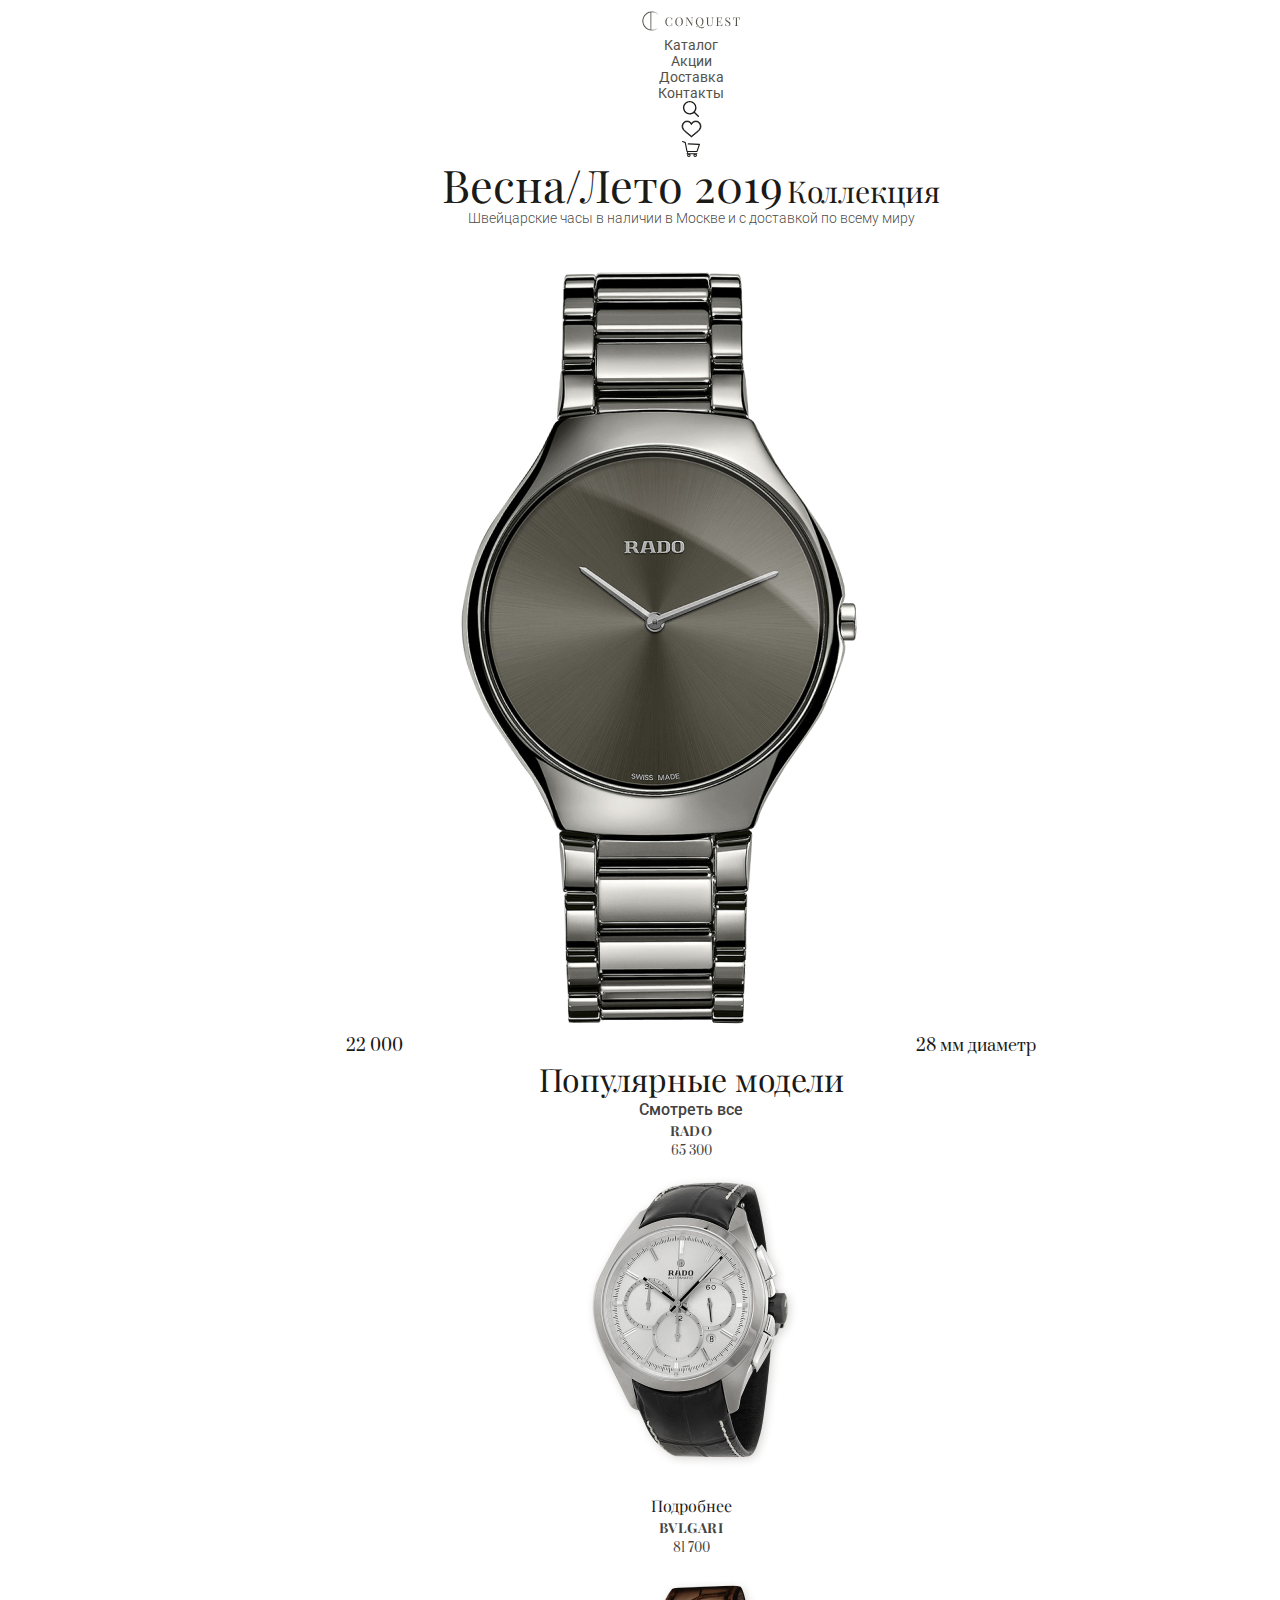
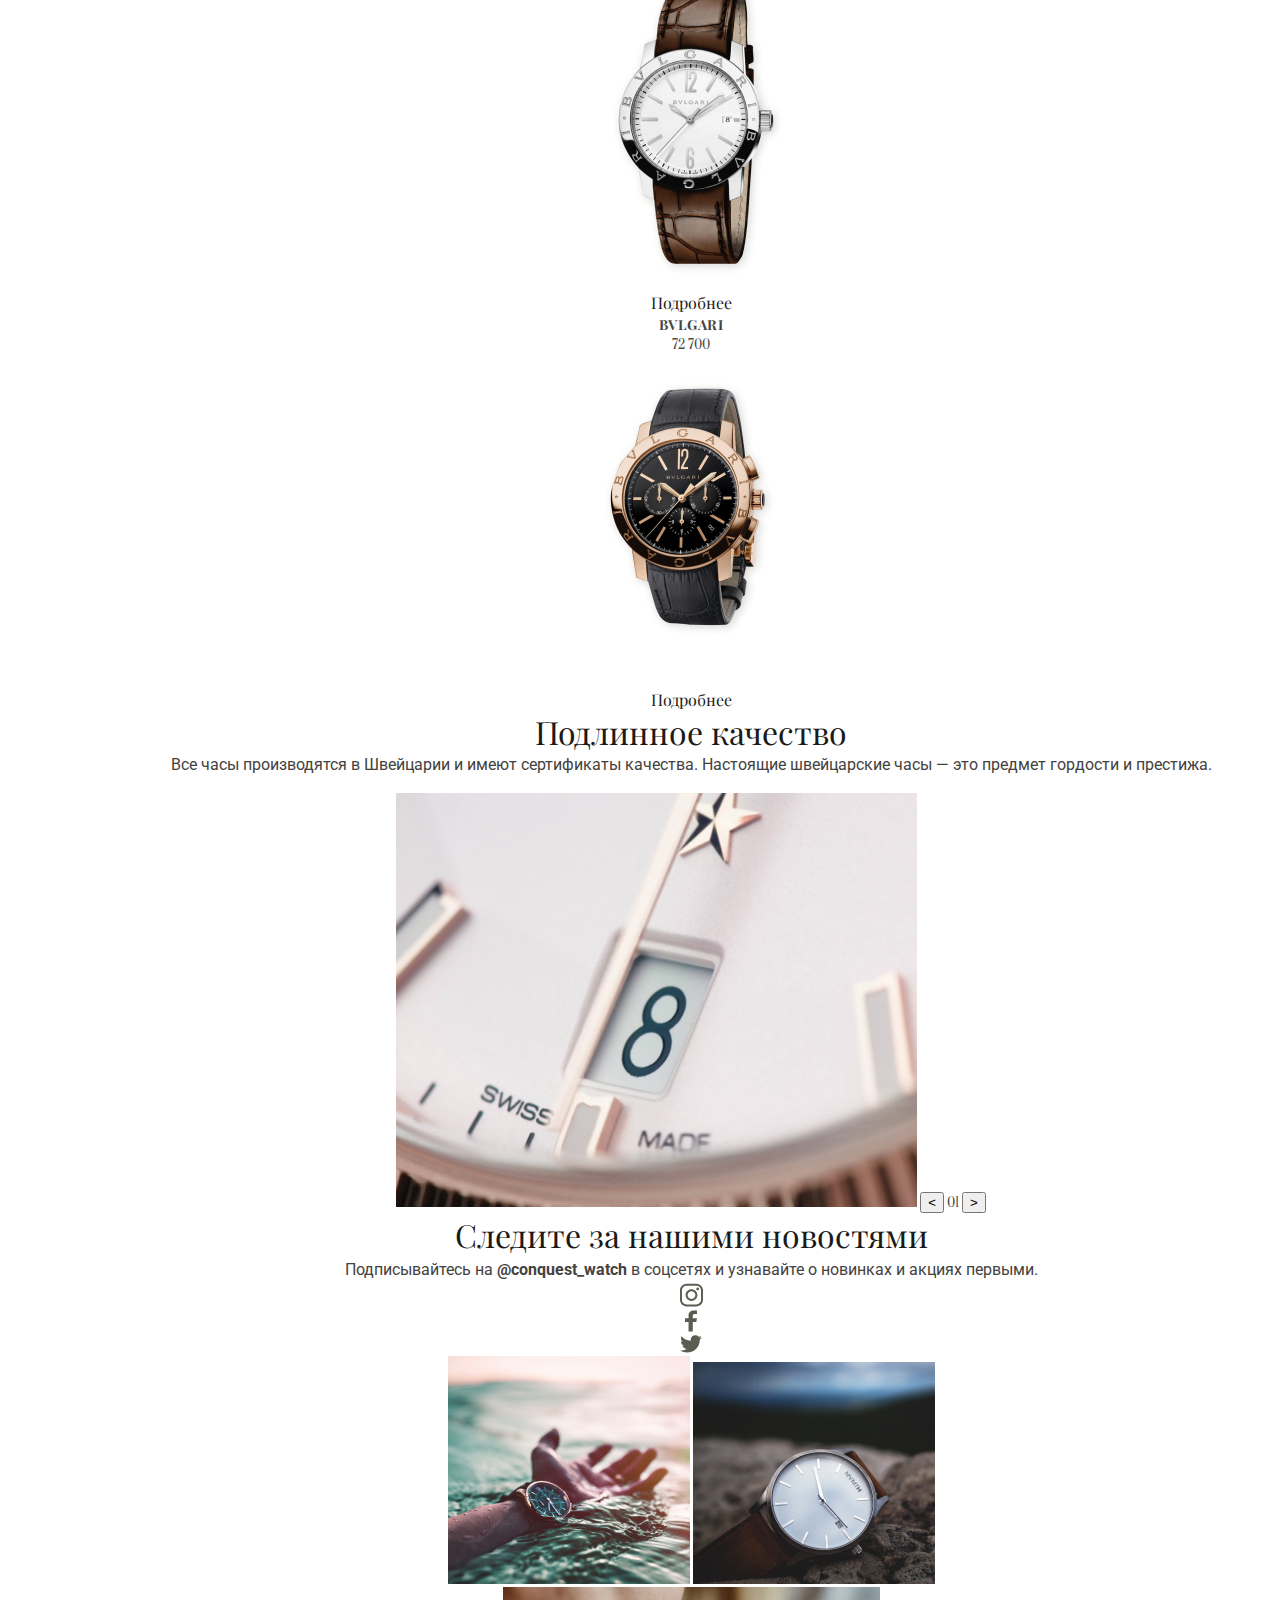
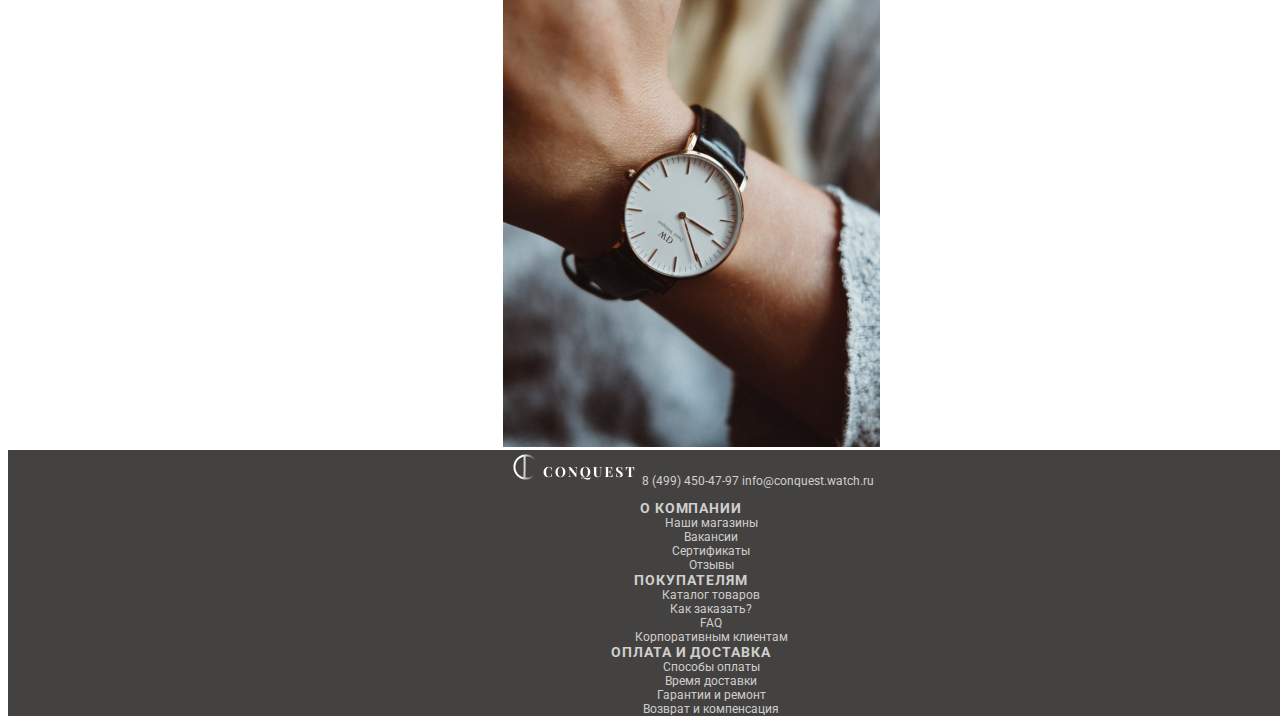
==== index.html @ 850ac6bd "Добавит index.html. Добавит разметку главной страницы. Нарежет и подключит графику. Подключит шрифты" ====
<!DOCTYPE html>
<html lang="ru" class="page">
<head>
  <meta charset="UTF-8" />
  <meta name="viewport" content="width=device-width, initial-scale=1" />
  <link href="style.css" rel="stylesheet" />
  <link rel="preconnect" href="https://fonts.googleapis.com">
  <link rel="preconnect" href="https://fonts.gstatic.com" crossorigin>
  <link href="https://fonts.googleapis.com/css2?family=Playfair+Display:wght@400;700&family=Prata&family=Roboto:wght@300;400;500;700&display=swap" rel="stylesheet">
  <title>Магазин часов Conquest</title>
</head>
<body>
  <header class="main-header">
    <nav class="navigation center">
      <a>
        <img src="img/logo.png" width="104" height="26" alt="Логотип магазина часов Conquest" />
        <ul class="navigation__main-nav-list">
          <li class="navigation__main-nav-item">
            <a>Каталог</a>
          </li>
          <li class="navigation__main-nav-item">
            <a>Акции</a>
          </li>
          <li class="navigation__main-nav-item">
            <a>Доставка</a>
          </li>
          <li class="navigation__main-nav-item">
            <a>Контакты</a>
          </li>
        </ul>
        <ul class="navigation__user-nav-list">
          <li class="navigation__user-nav-item">
            <a>
              <img src="img/search.svg" width="16" height="16" alt="Поиск по сайту"/>
            </a>
          </li>
          <li class="navigation__user-nav-item">
            <a>
              <img src="img/favorites.svg" width="21" height="18" alt="Посмотреть список отложенных товаров"/>
            </a>
          </li>
          <li class="navigation__user-nav-item">
            <a>
              <img src="img/cart.svg" width="18" height="16" alt="Перейти в корзину покупателя"/>
            </a>
          </li>
        </ul>
      </a>
    </nav>
  </header>
  <main>
    <h1 class="visually-hidden">Интернет-магазин часов</h1>
    <section class="promo">
      <h2 class="visually-hidden">Новая коллекция часов</h2>
      <div class="promo__inner center">
        <div class="promo__text-col">
          <h3 class="promo__text-col-title">
            <span>Весна/Лето 2019</span>
            <span>Коллекция</span>
          </h3>
          <p>
            Швейцарские часы в наличии в Москве и с доставкой по всему миру
          </p>
          <a href="#" class="button button--dark">Смотреть каталог</a>
        </div>
        <div class="promo__img-col">
          <span>22 000 </span>
          <img src="img/watch_main.png" width="506" height="806" alt="Часы RADO за 22 тысячи рублей" />
          <span>28 мм диаметр</span>
        </div>
      </div>
    </section>
    <section class="popular">
      <div class="popular__inner center">
        <h2 class="popular__title section-title">Популярные модели</h2>
        <a href="#" class="popular__view-all">Смотреть все</a>
        <ul class="popular__list">
          <li class="popular__item">
            <article class="popular__card">
              <h3 class="popular__card-title">RADO</h3>
              <p class="popular__card-price">65 300</p>
              <img src="img/watch_1.png" width="333" height="333" alt="Часы RADO"/>
              <p class="popular__view-details">Подробнее</p>
            </article>
          </li>
          <li class="popular__item">
            <article class="popular__card">
              <h3 class="popular__card-title">BVLGARI</h3>
              <p class="popular__card-price">81 700</p>
              <img src="img/watch_3.png" width="333" height="333" alt="Часы BVLGARI"/>
              <p class="popular__view-details">Подробнее</p>
            </article>
          </li>
          <li class="popular__item">
            <article class="popular__card">
              <h3 class="popular__card-title">BVLGARI</h3>
              <p class="popular__card-price">72 700</p>
              <img src="img/watch_4.png" width="333" height="333" alt="Часы BVLGARI"/>
              <p class="popular__view-details">Подробнее</p>
            </article>
          </li>
        </ul>
      </div>
    </section>
    <section class="quality">
      <div class="quality__inner center">
        <div class="quality__text-col">
          <h2 class="quality__title section-title">Подлинное качество</h2>
          <p>
            Все часы производятся в Швейцарии и имеют сертификаты качества. Настоящие швейцарские часы — это предмет гордости и престижа.
          </p>
          <a href="#" class="button button--light">СМОТРЕТЬ КАТАЛОГ</a>
        </div>
        <div class="quality__img-col">
          <img src="img/photo_banner.jpg" width="521" height="414" alt="Швейцарские часы крупным планом"/>
          <button class="quality__banner-previous"><</button>
          <span class="quality__banner-number">01</span>
          <button class="quality__banner-next">></button>
        </div>
      </div>
    </section>
    <section class="news">
      <div class="news__inner center">
        <div class="news__text-col">
          <h2 class="news__title section-title">Следите за нашими новостями</h2>
          <p>
            Подписывайтесь на <span>@conquest_watch</span> в соцсетях и узнавайте о новинках и акциях первыми.
          </p>
          <ul class="news__socials-list">
            <li class="news__socials-item">
              <a>
                <img src="img/instagram_icon.svg" width="23" height="24" alt="Перейти на нашу страницу в Instagram"/>
              </a>
            </li>
            <li class="news__socials-item">
              <a>
                <img src="img/facebook_icon.svg" width="12" height="22" alt="Перейти на нашу страницу в Facebook"/>
              </a>
            </li>
            <li class="news__socials-item">
              <a>
                <img src="img/twitter_icon.svg" width="22" height="18" alt="Перейти на нашу страницу в Twitter"/>
              </a>
            </li>
          </ul>
        </div>
        <div class="news__img-col">
          <div class="news__img-col-left">
            <img src="img/photo_1.jpg" width="242" height="228" alt="Крупным планом часы на руке плавающего в океане"/>
            <img src="img/photo_2.jpg" width="242" height="222" alt="Крупным планом часы лежащие на камне"/>
          </div>
          <div class="news__img-col-right">
            <img src="img/photo_3.jpg" width="377" height="460" alt="Крупным планом часы на руке"/>
          </div>
        </div>
      </div>
    </section>
  </main>
  <footer class="main-footer">
    <div class="main-footer__inner center">
      <div class="main-footer__left-col">
        <img src="img/logo-white.png" width="130" height="35" alt="Логотип магазина часов"/>
        <a href="tel:84994504797">8 (499) 450-47-97</a>
        <a href="mailto:info@conquest.watch.ru">info@conquest.watch.ru</a>
      </div>
      <dl class="main-footer__right-col desc-list">
        <div class="desc-list__item-wrapper">
          <dt class="desc-list__item-term">о компании</dt>
          <dd class="desc-list__item-desc">
            <ul class="desc-list__item-desc-list">
              <li class="desc-list__item-desc-list-item">
                <a href="#">Наши магазины</a>
              </li>
              <li class="desc-list__item-desc-list-item">
                <a href="#">Вакансии</a>
              </li>
              <li class="desc-list__item-desc-list-item">
                <a href="#">Сертификаты</a>
              </li>
              <li class="desc-list__item-desc-list-item">
                <a href="#">Отзывы</a>
              </li>
            </ul>
          </dd>
        </div>
        <div class="desc-list__item-wrapper">
          <dt class="desc-list__item-term">покупателям</dt>
          <dd class="desc-list__item-desc">
            <ul class="desc-list__item-desc-list">
              <li class="desc-list__item-desc-list-item">
                <a href="#">Каталог товаров</a>
              </li>
              <li class="desc-list__item-desc-list-item">
                <a href="#">Как заказать?</a>
              </li>
              <li class="desc-list__item-desc-list-item">
                <a href="#">FAQ</a>
              </li>
              <li class="desc-list__item-desc-list-item">
                <a href="#">Корпоративным клиентам</a>
              </li>
            </ul>
          </dd>
        </div>
        <div class="desc-list__item-wrapper">
          <dt class="desc-list__item-term">оплата и доставка</dt>
          <dd class="desc-list__item-desc">
            <ul class="desc-list__item-desc-list">
              <li class="desc-list__item-desc-list-item">
                <a href="#">Способы оплаты</a>
              </li>
              <li class="desc-list__item-desc-list-item">
                <a href="#">Время доставки</a>
              </li>
              <li class="desc-list__item-desc-list-item">
                <a href="#">Гарантии и ремонт</a>
              </li>
              <li class="desc-list__item-desc-list-item">
                <a href="#">Возврат и компенсация</a>
              </li>
            </ul>
          </dd>
        </div>
      </dl>
    </div>
  </footer>
</body>
</html>
---- style.css ----
.page {
  box-sizing: border-box;
  height: 100%;
  text-align: center;
}

body {
  min-width: 1366px;
  font-family: 'Roboto', sans-serif;
  font-style: normal;
  font-weight: 400;
  font-size: 14px;
  line-height: 16px;
  color: #555248;
}

*,
*::before,
*::after {
  box-sizing: inherit;
}

img {
  max-width: 100%;
  max-height: 100%;
  height: auto;
}

a {
  text-decoration: none;
  color: inherit;
}

h1, h2, h3, h4, h5, h6 {
  padding: 0;
  margin: 0;
}

input {
  padding: 0;
  margin: 0;
}

p {
  margin: 0;
  padding: 0;
}

fieldset {
  margin: 0;
  padding: 0;
}

ul {
  list-style: none;
  margin: 0;
  padding: 0;
}

.center {
  margin: 0 auto;
  width: 1366px;
  padding-left: 98px;
  padding-right: 98px;
}

.button {
  font-weight: 500;
  font-size: 12px;
  line-height: 14px;
  letter-spacing: 0.05em;
  text-transform: uppercase;
  color: #FFFFFF;
}

.desc-list__item-term {
  font-weight: bold;
  font-size: 14px;
  line-height: 16px;
  letter-spacing: 0.07em;
  text-transform: uppercase;
}

.main-footer {
  background-color: #444240;
  font-size: 12px;
  line-height: 14px;
  color: rgba(255, 255, 255, 0.75);
}

.news__text-col p {
  font-family: 'Roboto', sans-serif;
  font-style: normal;
  font-weight: normal;
  font-size: 16px;
  line-height: 27px;
  color: #444240;
}

.news__text-col span {
  font-weight: 700;
}

.promo__text-col p {
  font-weight: 300;
  font-size: 14px;
  line-height: 21px;
  color: rgba(27, 26, 23, 0.82);
}

.promo__text-col-title {
  font-family: 'Playfair Display', serif;
  font-style: normal;
  font-weight: 400;
  color: #1B1A17;
}

.promo__text-col-title span:first-child {
  font-size: 45px;
  line-height: 48px;
}
.promo__text-col-title span:last-child {
  font-size: 30px;
  line-height: 31px;
}

.promo__img-col span {
  font-family: 'Prata', serif;
  font-style: normal;
  font-weight: normal;
  font-size: 16px;
  line-height: 22px;
  color: #1B1A17;
}

.popular__view-all {
  font-family: 'Roboto', sans-serif;
  font-style: normal;
  font-weight: 500;
  font-size: 16px;
  line-height: 19px;
  color: #444240;
}

.popular__card-title {
  font-family: 'Playfair Display', serif;
  font-style: normal;
  font-weight: bold;
  font-size: 14px;
  line-height: 24px;
  letter-spacing: 0.03em;
  color: rgba(27, 26, 23, 0.82);
}

.popular__card-price {
  font-family: 'Prata', serif;
  font-style: normal;
  font-weight: normal;
  font-size: 12px;
  line-height: 16px;
  color: rgba(27, 26, 23, 0.82);
}

.popular__view-details {
  font-family: 'Playfair Display', serif;
  font-style: normal;
  font-weight: normal;
  font-size: 16px;
  line-height: 21px;
  color: #1B1A17;
}

.quality__text-col p {
  font-family: 'Roboto', sans-serif;
  font-style: normal;
  font-weight: normal;
  font-size: 16px;
  line-height: 150%;
  color: #444240;
}

.quality__banner-number {
  font-family: 'Prata', serif;
  font-style: normal;
  font-weight: normal;
  font-size: 12px;
  line-height: 16px;
  color: rgba(27, 26, 23, 0.82);
}

.section-title {
  font-family: 'Playfair Display', serif;
  font-style: normal;
  font-weight: normal;
  font-size: 32px;
  line-height: 43px;
  color: #1B1A17;
}

.visually-hidden {
  position: absolute;
  width: 1px;
  height: 1px;
  margin: -1px;
  border: 0;
  padding: 0;
  white-space: nowrap;
  clip-path: inset(100%);
  clip: rect(0 0 0 0);
  overflow: hidden;
}

/*font-family: 'Playfair Display', serif;
font-family: 'Prata', serif;
font-family: 'Roboto', sans-serif;*/
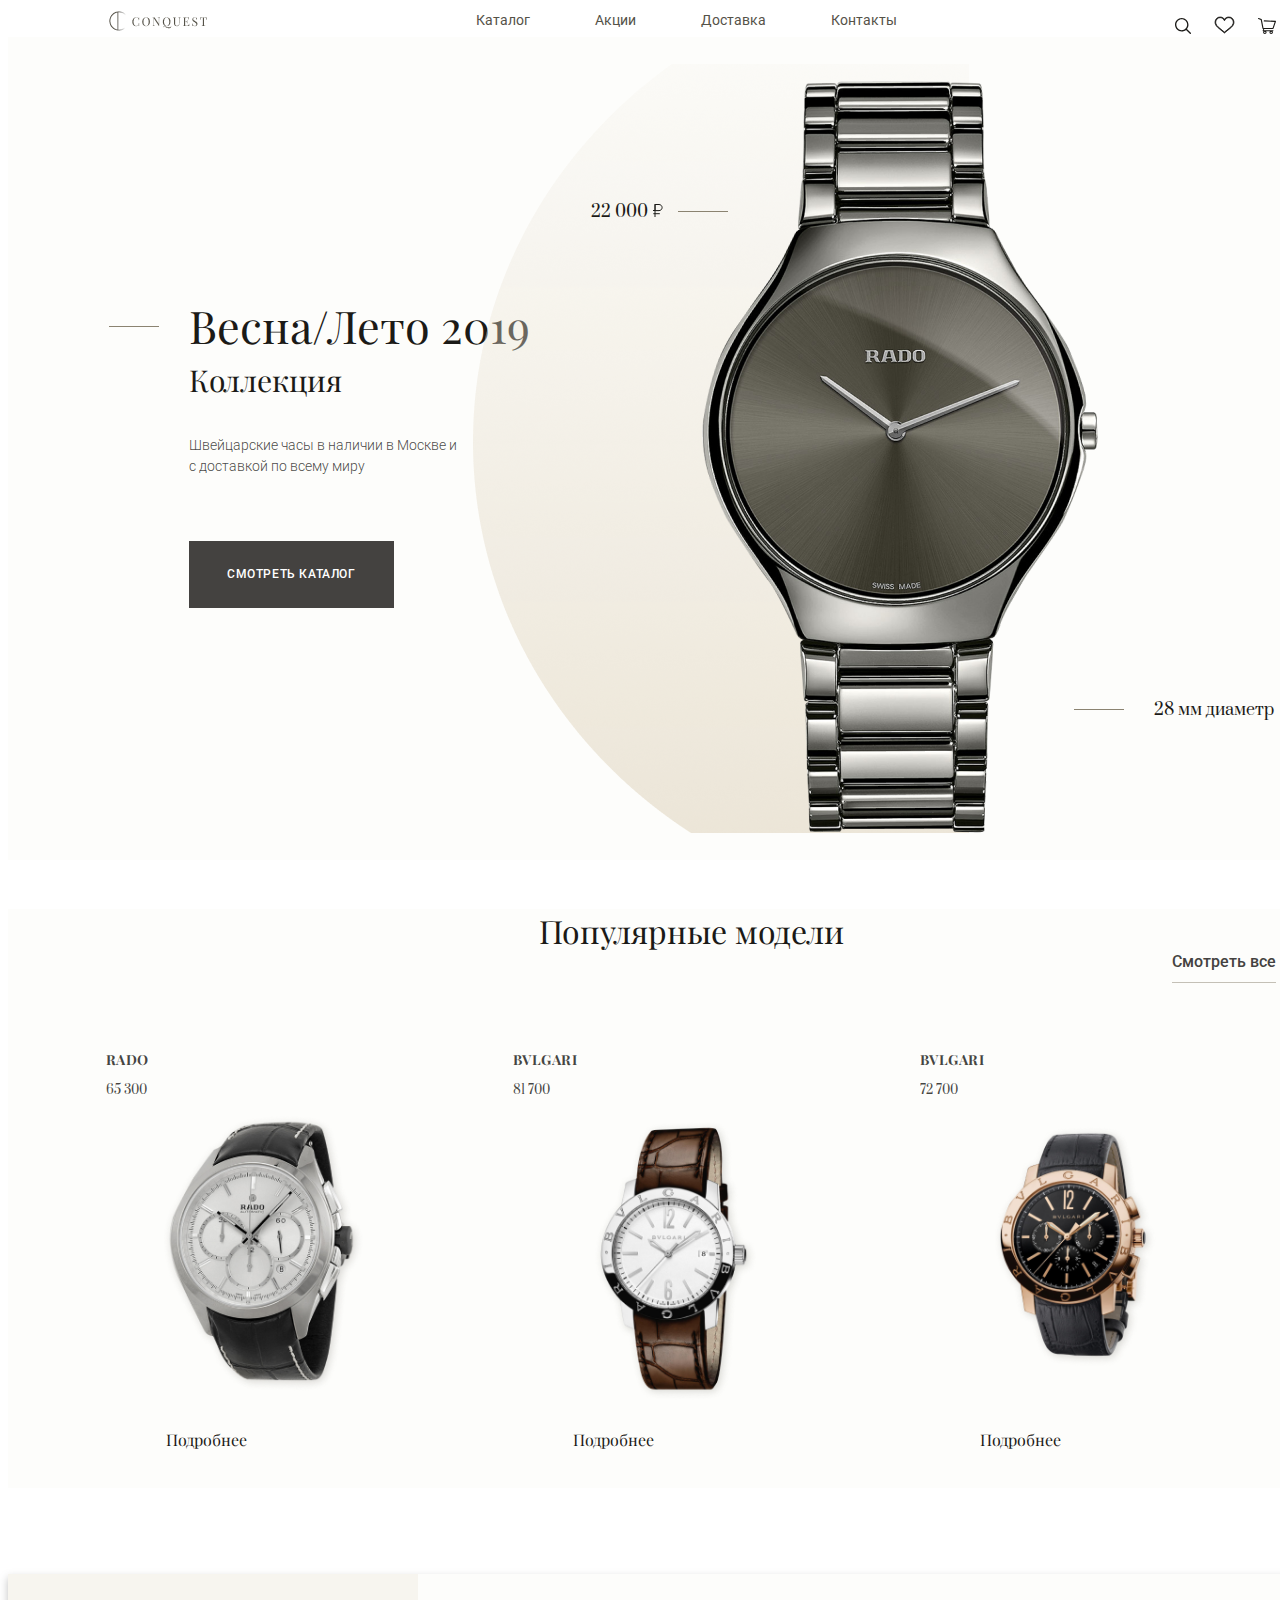
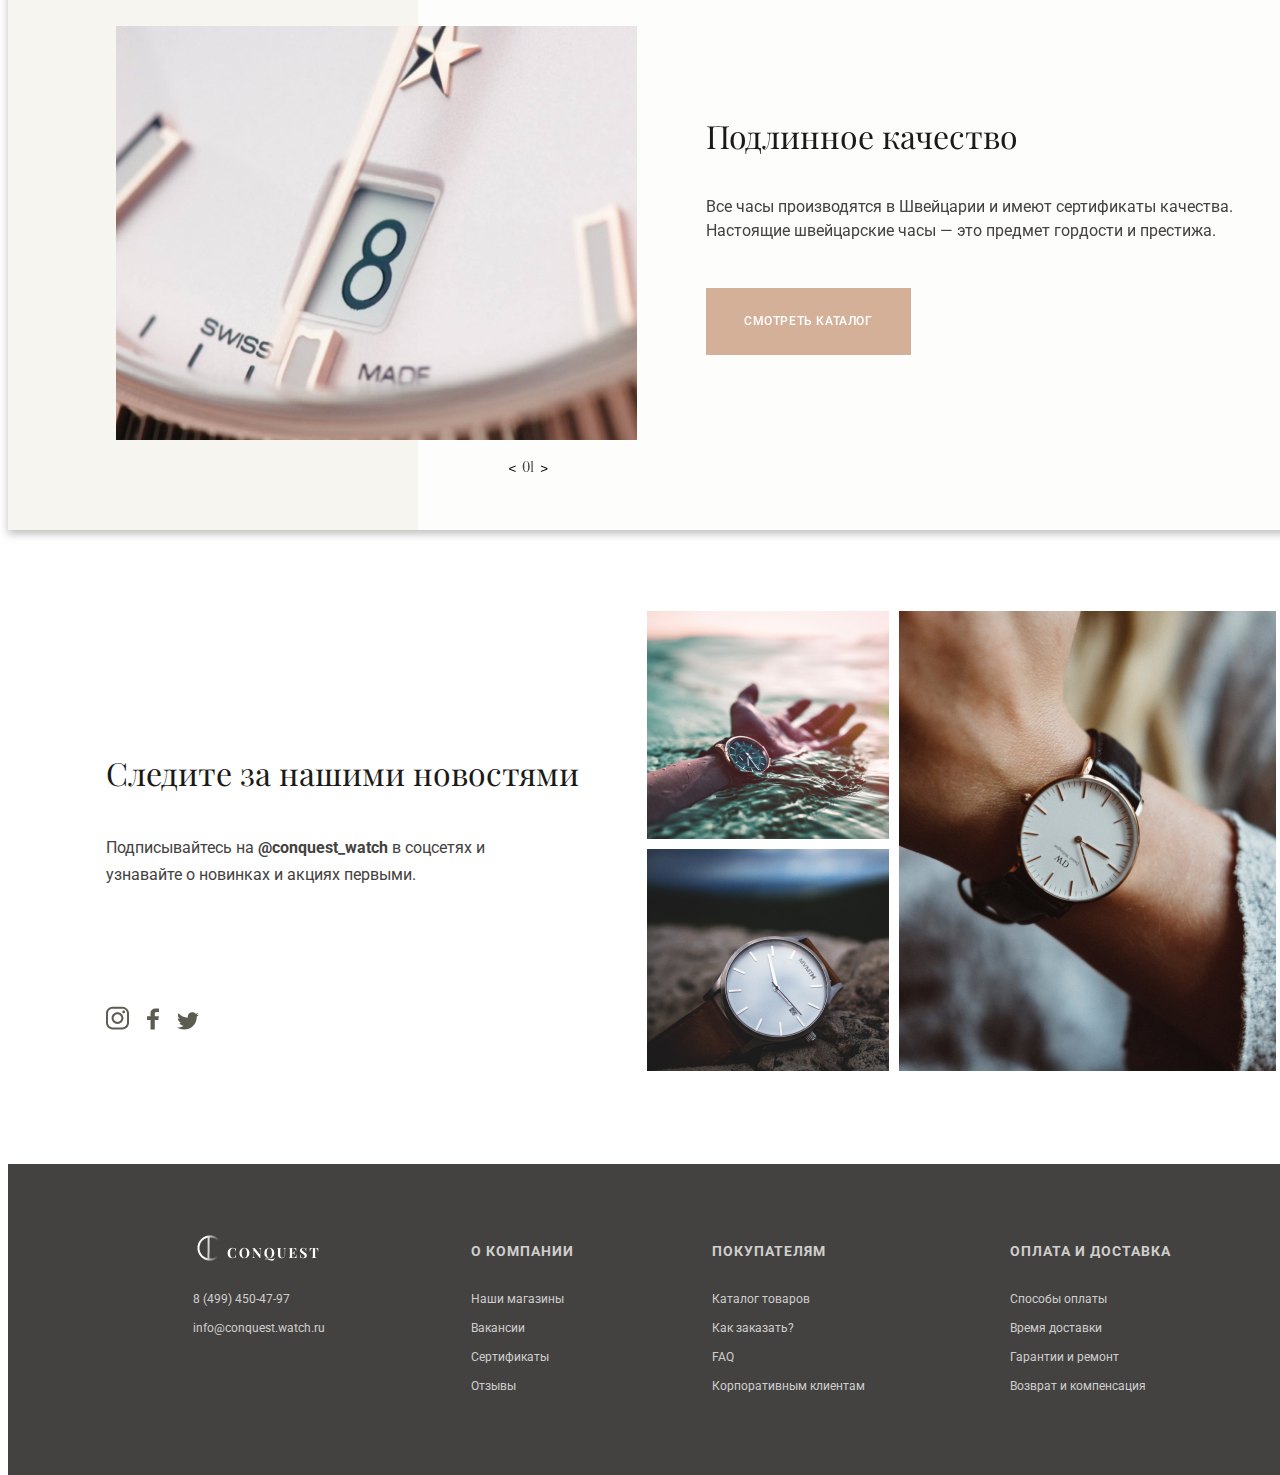
==== commit 5a62f01f: "Завершит разметку и стилизацию главной страницы" ====
--- a/index.html
+++ b/index.html
@@ -12,40 +12,40 @@
 <body>
   <header class="main-header">
     <nav class="navigation center">
-      <a>
+      <a href="#" class="navigation__logo-link">
         <img src="img/logo.png" width="104" height="26" alt="Логотип магазина часов Conquest" />
-        <ul class="navigation__main-nav-list">
-          <li class="navigation__main-nav-item">
-            <a>Каталог</a>
-          </li>
-          <li class="navigation__main-nav-item">
-            <a>Акции</a>
-          </li>
-          <li class="navigation__main-nav-item">
-            <a>Доставка</a>
-          </li>
-          <li class="navigation__main-nav-item">
-            <a>Контакты</a>
-          </li>
-        </ul>
-        <ul class="navigation__user-nav-list">
-          <li class="navigation__user-nav-item">
-            <a>
-              <img src="img/search.svg" width="16" height="16" alt="Поиск по сайту"/>
-            </a>
-          </li>
-          <li class="navigation__user-nav-item">
-            <a>
-              <img src="img/favorites.svg" width="21" height="18" alt="Посмотреть список отложенных товаров"/>
-            </a>
-          </li>
-          <li class="navigation__user-nav-item">
-            <a>
-              <img src="img/cart.svg" width="18" height="16" alt="Перейти в корзину покупателя"/>
-            </a>
-          </li>
-        </ul>
       </a>
+      <ul class="navigation__main-nav-list">
+        <li class="navigation__main-nav-item">
+          <a href="#">Каталог</a>
+        </li>
+        <li class="navigation__main-nav-item">
+          <a href="#">Акции</a>
+        </li>
+        <li class="navigation__main-nav-item">
+          <a href="#">Доставка</a>
+        </li>
+        <li class="navigation__main-nav-item">
+          <a href="#">Контакты</a>
+        </li>
+      </ul>
+      <ul class="navigation__user-nav-list">
+        <li class="navigation__user-nav-item">
+          <a href="#">
+            <img src="img/search.svg" width="16" height="16" alt="Поиск по сайту"/>
+          </a>
+        </li>
+        <li class="navigation__user-nav-item">
+          <a href="#">
+            <img src="img/favorites.svg" width="21" height="18" alt="Посмотреть список отложенных товаров"/>
+          </a>
+        </li>
+        <li class="navigation__user-nav-item">
+          <a href="#">
+            <img src="img/cart.svg" width="18" height="16" alt="Перейти в корзину покупателя"/>
+          </a>
+        </li>
+      </ul>
     </nav>
   </header>
   <main>
@@ -64,7 +64,7 @@
           <a href="#" class="button button--dark">Смотреть каталог</a>
         </div>
         <div class="promo__img-col">
-          <span>22 000 </span>
+          <span>22 000</span>
           <img src="img/watch_main.png" width="506" height="806" alt="Часы RADO за 22 тысячи рублей" />
           <span>28 мм диаметр</span>
         </div>
@@ -73,7 +73,9 @@
     <section class="popular">
       <div class="popular__inner center">
         <h2 class="popular__title section-title">Популярные модели</h2>
-        <a href="#" class="popular__view-all">Смотреть все</a>
+        <div class="popular__view-all-container">
+          <a href="#" class="popular__view-all">Смотреть все</a>
+        </div>
         <ul class="popular__list">
           <li class="popular__item">
             <article class="popular__card">
@@ -113,9 +115,11 @@
         </div>
         <div class="quality__img-col">
           <img src="img/photo_banner.jpg" width="521" height="414" alt="Швейцарские часы крупным планом"/>
-          <button class="quality__banner-previous"><</button>
-          <span class="quality__banner-number">01</span>
-          <button class="quality__banner-next">></button>
+          <div class="quality__banner-controls">
+            <button class="quality__banner-previous" type="button"><</button>
+            <span class="quality__banner-number">01</span>
+            <button class="quality__banner-next" type="button">></button>
+          </div>
         </div>
       </div>
     </section>
--- a/style.css
+++ b/style.css
@@ -47,6 +47,11 @@
 }
 
 fieldset {
+  margin: 0;
+  padding: 0;
+}
+
+dl, dt, dd {
   margin: 0;
   padding: 0;
 }
@@ -71,6 +76,20 @@
   letter-spacing: 0.05em;
   text-transform: uppercase;
   color: #FFFFFF;
+  padding: 26px 38px 27px;
+}
+
+.button--dark {
+  background-color: #444240;
+}
+
+.button--light {
+  background-color: #D4B098;
+}
+
+.desc-list {
+  text-align: left;
+  padding-top: 12px;
 }
 
 .desc-list__item-term {
@@ -79,6 +98,11 @@
   line-height: 16px;
   letter-spacing: 0.07em;
   text-transform: uppercase;
+  margin-bottom: 33px;
+}
+
+.desc-list__item-desc-list-item {
+  margin-bottom: 15px;
 }
 
 .main-footer {
@@ -88,6 +112,111 @@
   color: rgba(255, 255, 255, 0.75);
 }
 
+.main-footer__inner {
+  display: flex;
+  padding-top: 67px;
+  padding-bottom: 67px;
+}
+
+.main-footer__left-col {
+  margin-right: 118px;
+  margin-left: 87px;
+  display: flex;
+  flex-direction: column;
+  align-items: flex-start;
+  text-align: left;
+  width: 160px;
+}
+
+.main-footer__left-col img {
+  margin-bottom: 26px;
+}
+
+.main-footer__left-col a:nth-child(2) {
+  margin-bottom: 15px;
+}
+
+.main-footer__right-col {
+  display: flex;
+  width: 720px;
+}
+
+.desc-list__item-wrapper {
+  margin-right: 118px;
+  width: 180px;
+}
+
+.desc-list__item-wrapper:first-child {
+  width: 123px;
+}
+
+.desc-list__item-wrapper:last-child {
+  margin-right: 0;
+}
+
+.navigation {
+  display: flex;
+  align-items: flex-end;
+}
+
+.navigation__logo-link {
+  margin-right: 238px;
+}
+
+.navigation__main-nav-list {
+  display: flex;
+  flex-wrap: wrap;
+  width: 495px;
+  margin-right: 233px;
+  padding-left: 28px;
+  padding-right: 45px;
+  padding-bottom: 9px;
+  align-items: baseline;
+}
+
+.navigation__main-nav-item {
+  margin-right: 65px;
+}
+
+.navigation__main-nav-item:last-child {
+  margin-right: 0;
+}
+
+.navigation__user-nav-list {
+  display: flex;
+  align-items: flex-end;
+}
+
+.navigation__user-nav-item {
+  margin-right: 23px;
+}
+
+.navigation__user-nav-item:last-child {
+  margin-right: 0;
+}
+
+.news {
+  margin-bottom: 90px;
+}
+
+.news__inner {
+  display: flex;
+  justify-content: flex-start;
+}
+
+.news__text-col {
+  display: flex;
+  flex-direction: column;
+  align-items: flex-start;
+  text-align: left;
+  padding-top: 140px;
+  width: 541px;
+}
+
+.news__title {
+  margin-bottom: 40px;
+}
+
 .news__text-col p {
   font-family: 'Roboto', sans-serif;
   font-style: normal;
@@ -95,10 +224,63 @@
   font-size: 16px;
   line-height: 27px;
   color: #444240;
+  padding-right: 100px;
+  margin-bottom: 118px;
+}
+
+.news__socials-list {
+  display: flex;
+  align-items: baseline;
+}
+
+.news__socials-item {
+  margin-right: 18px;
+}
+
+.news__img-col {
+  display: flex;
+  width: 629px;
+}
+
+.news__img-col-left {
+  display: flex;
+  flex-direction: column;
+  align-items: flex-start;
+  width: 242px;
+  margin-right: 10px;
+}
+
+.news__img-col-left img:first-child {
+  margin-bottom: 10px;
+}
+
+.news__img-col-right {
+  width: 377px;
 }
 
 .news__text-col span {
   font-weight: 700;
+}
+
+.promo {
+  background-color: #FDFDFB;
+  margin-bottom: 49px;
+  position: relative;
+}
+
+.promo__inner {
+  padding-top: 17px;
+  display: flex;
+}
+
+.promo__text-col {
+  width: 432px;
+  display: flex;
+  flex-direction: column;
+  align-items: flex-start;
+  text-align: left;
+  padding-top: 247px;
+  padding-left: 83px;
 }
 
 .promo__text-col p {
@@ -106,22 +288,56 @@
   font-size: 14px;
   line-height: 21px;
   color: rgba(27, 26, 23, 0.82);
+  margin-bottom: 64px;
+  padding-right: 80px;
 }
 
 .promo__text-col-title {
+  position: relative;
   font-family: 'Playfair Display', serif;
   font-style: normal;
   font-weight: 400;
   color: #1B1A17;
+  margin-bottom: 39px;
+}
+
+.promo__text-col-title::before {
+  content: "";
+  position: absolute;
+  width: 50px;
+  height: 1px;
+  top: 25px;
+  left: -80px;
+  background-color: #8B8371;
 }
 
 .promo__text-col-title span:first-child {
+  display: inline-block;
   font-size: 45px;
   line-height: 48px;
+  margin-bottom: 16px;
 }
 .promo__text-col-title span:last-child {
+  display: inline-block;
   font-size: 30px;
   line-height: 31px;
+}
+
+.promo__img-col {
+  display: flex;
+  position: relative;
+  align-items: flex-start;
+  padding-left: 53px;
+}
+
+.promo__img-col::before {
+  content: "";
+  position: absolute;
+  width: 496px;
+  height: 944px;
+  top: 10px;
+  left: -65px;
+  background: url("img/Ellipse.png") no-repeat;
 }
 
 .promo__img-col span {
@@ -131,6 +347,60 @@
   font-size: 16px;
   line-height: 22px;
   color: #1B1A17;
+}
+
+.promo__img-col span:first-child {
+  margin-top: 147px;
+  position: relative;
+}
+
+.promo__img-col span:first-child::before {
+  content: "";
+  position: absolute;
+  width: 10px;
+  height: 13px;
+  top: 3px;
+  right: -15px;
+  background: url("img/ruble.svg") no-repeat;
+}
+
+.promo__img-col span:first-child::after {
+  content: "";
+  position: absolute;
+  width: 50px;
+  height: 1px;
+  top: 10px;
+  right: -80px;
+  background-color: #8B8371;
+}
+
+.promo__img-col span:last-child::after {
+  content: "";
+  position: absolute;
+  width: 50px;
+  height: 1px;
+  top: 10px;
+  left: -80px;
+  background-color: #8B8371;
+}
+
+.promo__img-col span:last-child {
+  margin-top: 645px;
+  position: relative;
+}
+
+.promo__img-col img {
+  z-index: 3;
+}
+
+.popular {
+  background-color: #FDFDFB;
+  padding-bottom: 40px;
+  margin-bottom: 86px;
+}
+
+.popular__view-all-container {
+  display: flex;
 }
 
 .popular__view-all {
@@ -140,6 +410,34 @@
   font-size: 16px;
   line-height: 19px;
   color: #444240;
+  margin-left: auto;
+  padding-bottom: 11px;
+  border-bottom: 1px solid #C4C0B6;
+}
+
+.popular__list {
+  padding-top: 65px;
+  display: flex;
+  flex-wrap: wrap;
+}
+
+.popular__item {
+  width: 313px;
+  margin-right: 94px;
+}
+
+.popular__item:last-child{
+  margin-right: 0;
+}
+
+.popular__card {
+  display: flex;
+  flex-direction: column;
+  align-items: flex-start;
+}
+
+.popular__card img {
+  margin-bottom: 19px;
 }
 
 .popular__card-title {
@@ -150,6 +448,7 @@
   line-height: 24px;
   letter-spacing: 0.03em;
   color: rgba(27, 26, 23, 0.82);
+  margin-bottom: 10px;
 }
 
 .popular__card-price {
@@ -159,6 +458,7 @@
   font-size: 12px;
   line-height: 16px;
   color: rgba(27, 26, 23, 0.82);
+  margin-bottom: 2px;
 }
 
 .popular__view-details {
@@ -166,8 +466,35 @@
   font-style: normal;
   font-weight: normal;
   font-size: 16px;
-  line-height: 21px;
+  line-height: 16px;
   color: #1B1A17;
+  margin-left: 60px;
+}
+
+.quality {
+  padding-top: 52px;
+  padding-bottom: 53px;
+  background: linear-gradient(to right, #F7F5EF, #F7F5EF 30%, #FDFDFB 30%, #FDFDFB 100%);
+  filter: drop-shadow(0px 4px 4px rgba(0, 0, 0, 0.25));
+  margin-bottom: 81px;
+}
+
+.quality__inner {
+  display: flex;
+  flex-direction: row-reverse;
+}
+
+.quality__text-col {
+  padding-left: 69px;
+  padding-top: 88px;
+  text-align: left;
+  display: flex;
+  flex-direction: column;
+  align-items: flex-start;
+}
+
+.quality__title {
+  margin-bottom: 38px;
 }
 
 .quality__text-col p {
@@ -177,6 +504,30 @@
   font-size: 16px;
   line-height: 150%;
   color: #444240;
+  width: 570px;
+  margin-bottom: 45px;
+}
+
+.quality__img-col {
+  width: 600px;
+  display: flex;
+  flex-direction: column;
+  align-items: flex-end;
+}
+
+.quality__img-col img {
+  margin-bottom: 20px;
+}
+
+.quality__banner-controls {
+  display: flex;
+  margin-right: 83px;
+}
+
+.quality__banner-previous,
+.quality__banner-next {
+  background: none;
+  border: none;
 }
 
 .quality__banner-number {
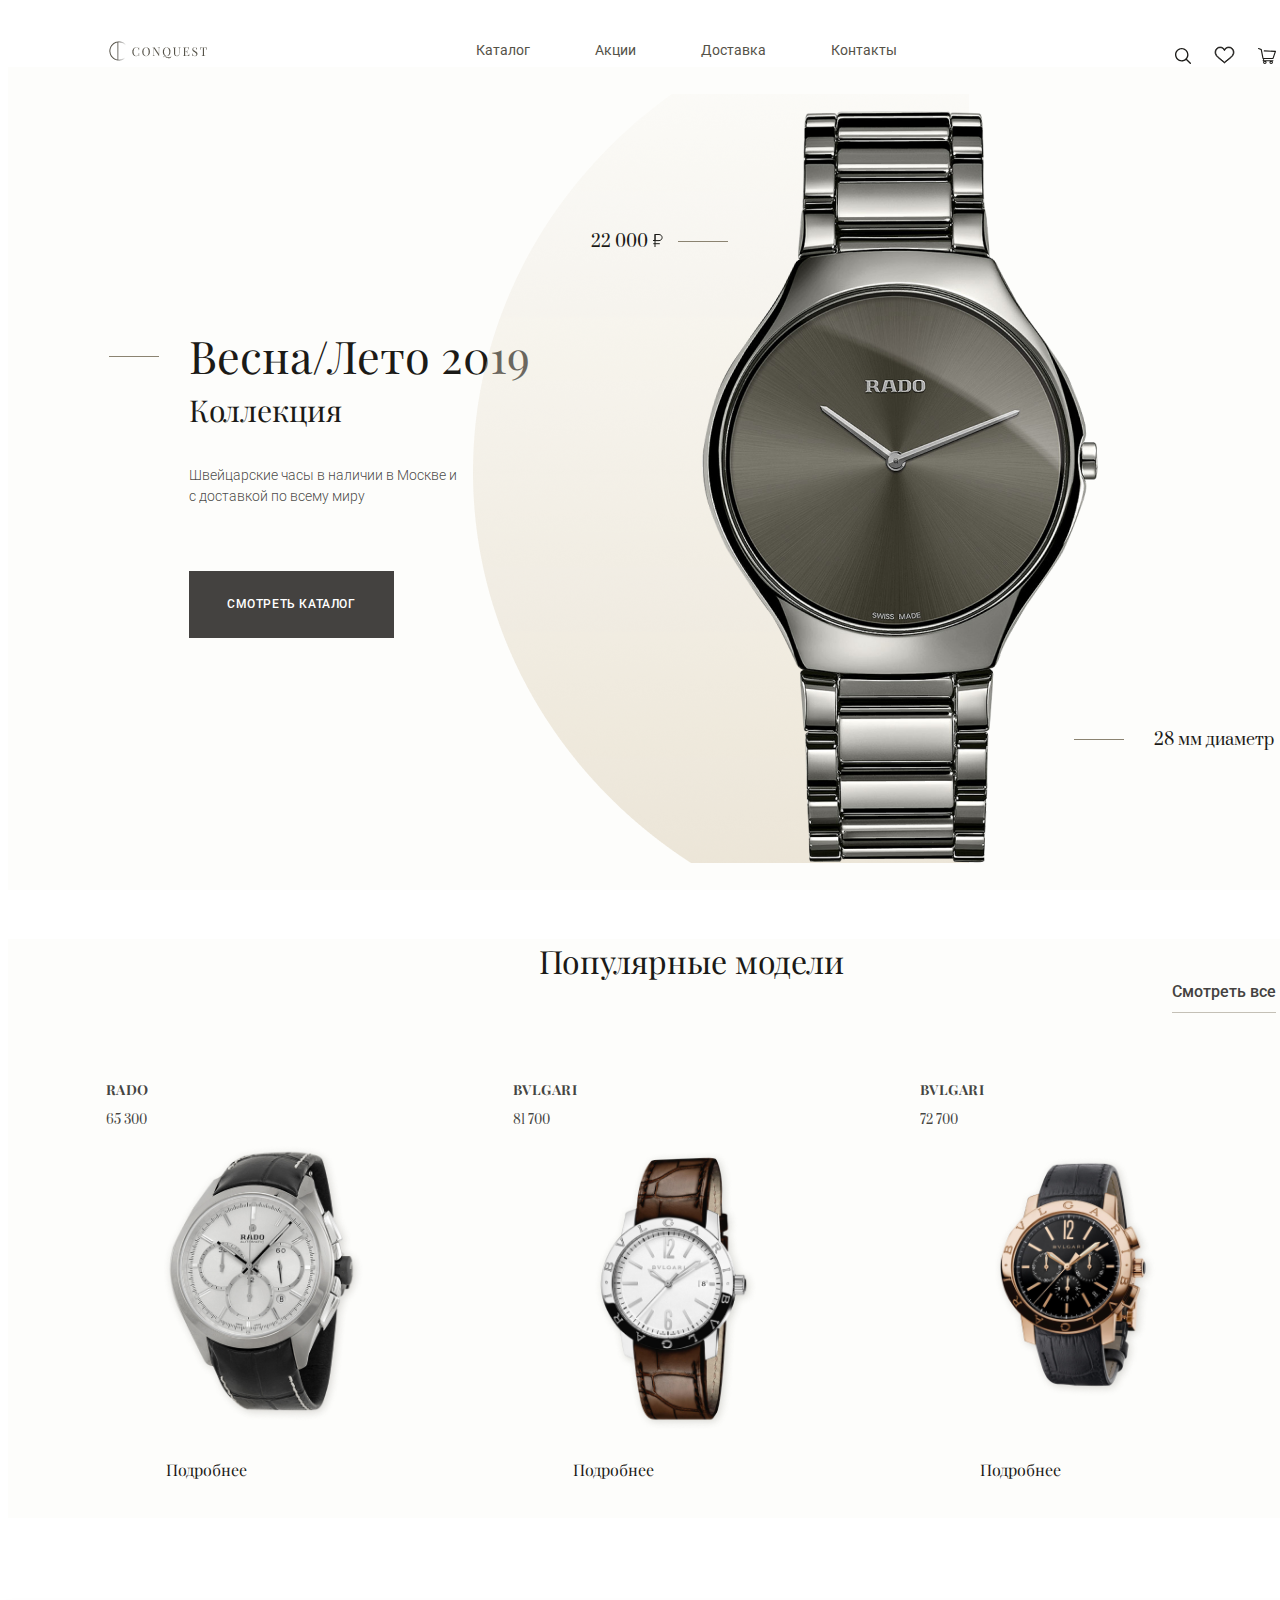
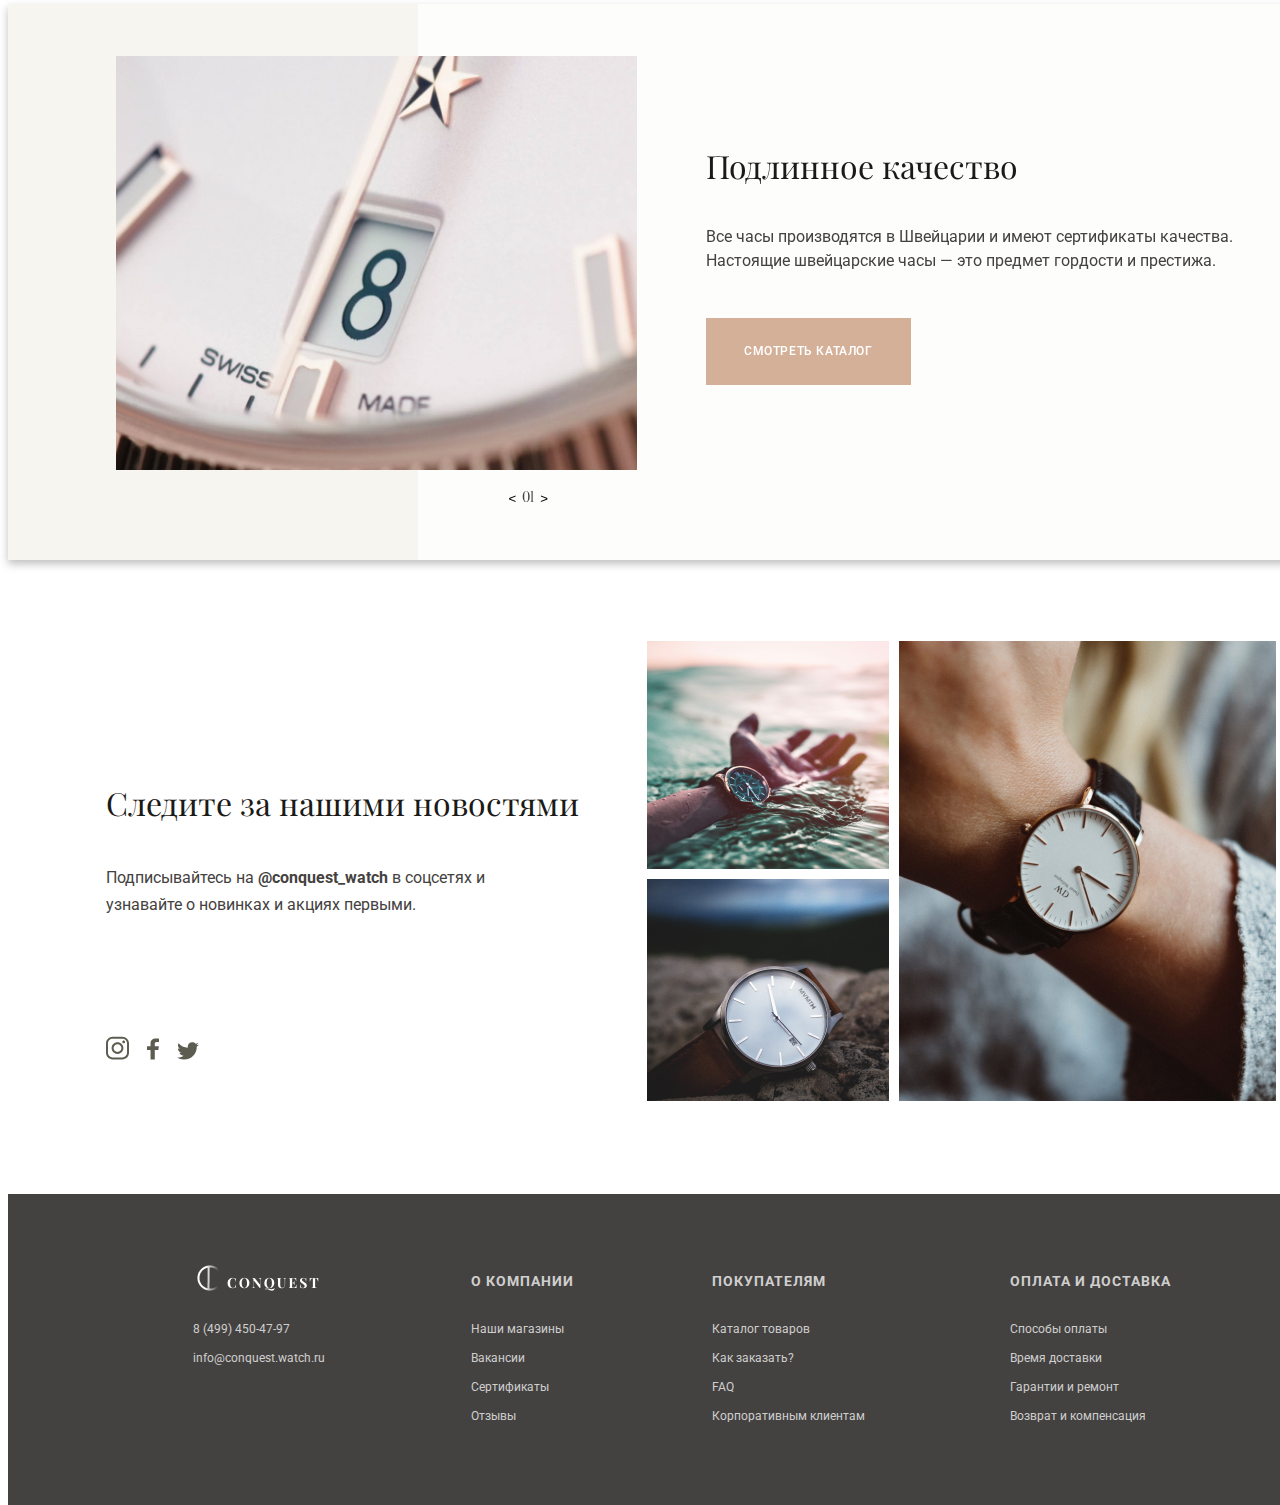
==== commit f6348a49: "Добавит разметку и стилизацию страницы карточки товара" ====
--- a/index.html
+++ b/index.html
@@ -17,7 +17,7 @@
       </a>
       <ul class="navigation__main-nav-list">
         <li class="navigation__main-nav-item">
-          <a href="#">Каталог</a>
+          <a href="catalogue.html">Каталог</a>
         </li>
         <li class="navigation__main-nav-item">
           <a href="#">Акции</a>
@@ -61,7 +61,7 @@
           <p>
             Швейцарские часы в наличии в Москве и с доставкой по всему миру
           </p>
-          <a href="#" class="button button--dark">Смотреть каталог</a>
+          <a href="catalogue.html" class="button button--dark">Смотреть каталог</a>
         </div>
         <div class="promo__img-col">
           <span>22 000</span>
@@ -74,32 +74,38 @@
       <div class="popular__inner center">
         <h2 class="popular__title section-title">Популярные модели</h2>
         <div class="popular__view-all-container">
-          <a href="#" class="popular__view-all">Смотреть все</a>
+          <a href="catalogue.html" class="popular__view-all">Смотреть все</a>
         </div>
         <ul class="popular__list">
           <li class="popular__item">
-            <article class="popular__card">
-              <h3 class="popular__card-title">RADO</h3>
-              <p class="popular__card-price">65 300</p>
-              <img src="img/watch_1.png" width="333" height="333" alt="Часы RADO"/>
-              <p class="popular__view-details">Подробнее</p>
-            </article>
+            <a href="card.html">
+              <article class="popular__card">
+                <h3 class="popular__card-title">RADO</h3>
+                <p class="popular__card-price">65 300</p>
+                <img src="img/watch_1.png" width="333" height="333" alt="Часы RADO"/>
+                <p class="popular__view-details">Подробнее</p>
+              </article>
+            </a>
           </li>
           <li class="popular__item">
-            <article class="popular__card">
-              <h3 class="popular__card-title">BVLGARI</h3>
-              <p class="popular__card-price">81 700</p>
-              <img src="img/watch_3.png" width="333" height="333" alt="Часы BVLGARI"/>
-              <p class="popular__view-details">Подробнее</p>
-            </article>
+            <a href="card.html">
+              <article class="popular__card">
+                <h3 class="popular__card-title">BVLGARI</h3>
+                <p class="popular__card-price">81 700</p>
+                <img src="img/watch_3.png" width="333" height="333" alt="Часы BVLGARI"/>
+                <p class="popular__view-details">Подробнее</p>
+              </article>
+            </a>
           </li>
           <li class="popular__item">
-            <article class="popular__card">
-              <h3 class="popular__card-title">BVLGARI</h3>
-              <p class="popular__card-price">72 700</p>
-              <img src="img/watch_4.png" width="333" height="333" alt="Часы BVLGARI"/>
-              <p class="popular__view-details">Подробнее</p>
-            </article>
+            <a href="card.html">
+              <article class="popular__card">
+                <h3 class="popular__card-title">BVLGARI</h3>
+                <p class="popular__card-price">72 700</p>
+                <img src="img/watch_4.png" width="333" height="333" alt="Часы BVLGARI"/>
+                <p class="popular__view-details">Подробнее</p>
+              </article>
+            </a>
           </li>
         </ul>
       </div>
@@ -111,7 +117,7 @@
           <p>
             Все часы производятся в Швейцарии и имеют сертификаты качества. Настоящие швейцарские часы — это предмет гордости и престижа.
           </p>
-          <a href="#" class="button button--light">СМОТРЕТЬ КАТАЛОГ</a>
+          <a href="catalogue.html" class="button button--light">СМОТРЕТЬ КАТАЛОГ</a>
         </div>
         <div class="quality__img-col">
           <img src="img/photo_banner.jpg" width="521" height="414" alt="Швейцарские часы крупным планом"/>
@@ -132,17 +138,17 @@
           </p>
           <ul class="news__socials-list">
             <li class="news__socials-item">
-              <a>
+              <a href="#">
                 <img src="img/instagram_icon.svg" width="23" height="24" alt="Перейти на нашу страницу в Instagram"/>
               </a>
             </li>
             <li class="news__socials-item">
-              <a>
+              <a href="#">
                 <img src="img/facebook_icon.svg" width="12" height="22" alt="Перейти на нашу страницу в Facebook"/>
               </a>
             </li>
             <li class="news__socials-item">
-              <a>
+              <a href="#">
                 <img src="img/twitter_icon.svg" width="22" height="18" alt="Перейти на нашу страницу в Twitter"/>
               </a>
             </li>
@@ -192,7 +198,7 @@
           <dd class="desc-list__item-desc">
             <ul class="desc-list__item-desc-list">
               <li class="desc-list__item-desc-list-item">
-                <a href="#">Каталог товаров</a>
+                <a href="catalogue.html">Каталог товаров</a>
               </li>
               <li class="desc-list__item-desc-list-item">
                 <a href="#">Как заказать?</a>
--- a/style.css
+++ b/style.css
@@ -49,6 +49,7 @@
 fieldset {
   margin: 0;
   padding: 0;
+  border: none;
 }
 
 dl, dt, dd {
@@ -87,6 +88,117 @@
   background-color: #D4B098;
 }
 
+.button--filters-reset {
+  padding: 24px 53px;
+  letter-spacing: 0;
+  background-color: #FFFFFF;
+  color: #1D1A1A;
+  border: 2px solid #E7E0CF;
+}
+
+.button--to-cart {
+  padding: 24px 56px;
+}
+
+.bands,
+.watched {
+  padding-bottom: 80px;
+}
+
+.bands__header,
+.watched__header {
+  display: flex;
+  justify-content: space-between;
+  align-items: baseline;
+  margin-bottom: 37px;
+}
+
+.bands__header h2,
+.watched__header h2 {
+  font-family: 'Playfair Display', serif;
+  font-style: normal;
+  font-weight: normal;
+  font-size: 32px;
+  line-height: 43px;
+  color: #1B1A17;
+}
+
+.bands__header a {
+  padding-bottom: 12px;
+  border-bottom: 1px solid #C4C0B6;
+  font-family: 'Roboto', sans-serif;
+  font-style: normal;
+  font-weight: 500;
+  font-size: 16px;
+  line-height: 19px;
+  color: #444240;
+}
+
+.bands__list,
+.watched__list {
+  display: flex;
+  flex-wrap: wrap;
+  margin-right: -50px;
+  position: relative;
+}
+
+.bands__list::before,
+.watched__list::before {
+  position: absolute;
+  content: "";
+  width: 15px;
+  height: 15px;
+  top: 50%;
+  left: -50px;
+  border-bottom: 1px solid #1B1A17;
+  border-left: 1px solid #1B1A17;
+  transform: rotate(45deg);
+}
+
+.bands__list::after,
+.watched__list::after {
+  position: absolute;
+  content: "";
+  width: 15px;
+  height: 15px;
+  top: 50%;
+  right: -50px;
+  border-bottom: 1px solid #1B1A17;
+  border-left: 1px solid #1B1A17;
+  transform: rotate(-135deg);
+}
+
+.bands__item,
+.watched__item {
+  margin-right: 40px;
+}
+
+.bands__item:last-child,
+.watched__item:last-child {
+  margin-right: 0;
+}
+
+.bands__card,
+.watched__card {
+  position: relative;
+  background: #FDFDFB;
+}
+
+.bands__card-inner,
+.watched__card-inner {
+  position: absolute;
+  top: 20px;
+  left: 20px;
+  display: flex;
+  flex-direction: column;
+  align-items: flex-start;
+}
+
+.bands__card-inner h3,
+.watched__card-inner h3 {
+  margin-bottom: 9px;
+}
+
 .desc-list {
   text-align: left;
   padding-top: 12px;
@@ -105,6 +217,10 @@
   margin-bottom: 15px;
 }
 
+.main-header {
+  padding-top: 30px;
+}
+
 .main-footer {
   background-color: #444240;
   font-size: 12px;
@@ -152,6 +268,381 @@
 
 .desc-list__item-wrapper:last-child {
   margin-right: 0;
+}
+
+.mens-watches {
+  margin-bottom: 58px;
+}
+
+.mens-watches__inner {
+  padding-top: 50px;
+}
+
+.mens-watches__breadcrumbs-list,
+.watches-card__breadcrumbs-list {
+  font-family: 'Roboto', sans-serif;
+  font-style: normal;
+  font-weight: 500;
+  font-size: 14px;
+  line-height: 16px;
+  color: #B3B3B3;
+  display: flex;
+  padding-left: 5px;
+  width: 500px;
+  margin-bottom: 40px;
+}
+
+.mens-watches__breadcrumbs-item,
+.watches-card__breadcrumbs-item {
+  position: relative;
+  margin-right: 31px;
+}
+
+.mens-watches__breadcrumbs-item:not(:last-child)::before,
+.watches-card__breadcrumbs-item:not(:last-child)::before {
+  position: absolute;
+  content: "";
+  width: 5px;
+  height: 5px;
+  top: 7px;
+  right: -17px;
+  border-bottom: 1px solid #BDB9B5;
+  border-right: 1px solid #BDB9B5;
+  transform: rotate(-45deg);
+}
+
+.mens-watches__breadcrumbs-item:last-child,
+.watches-card__breadcrumbs-item:last-child {
+  color: #555248;
+}
+
+.mens-watches__header {
+  display: flex;
+  justify-content: space-between;
+  align-items: center;
+  padding-left: 3px;
+  margin-bottom: 40px;
+}
+
+.mens-watches__header h2 {
+  font-family: 'Playfair Display', serif;
+  font-style: normal;
+  font-weight: normal;
+  font-size: 32px;
+  line-height: 43px;
+  color: #1B1A17;
+}
+
+.mens-watches__header label,
+.mens-watches__header select {
+  font-family: 'Roboto', sans-serif;
+  font-style: normal;
+  font-weight: normal;
+  font-size: 14px;
+  line-height: 21px;
+  color: #BDB9B5;
+}
+
+.mens-watches__header select {
+  border: none;
+  color: #1B1A17;
+}
+
+.mens-watches__main-content {
+  display: flex;
+}
+
+.mens-watches__filters {
+  width: 240px;
+  margin-right: 89px;
+  display: flex;
+  flex-direction: column;
+  align-items: flex-start;
+  text-align: left;
+  padding-left: 5px;
+}
+
+.mens-watches__filters fieldset {
+  width: 100%;
+}
+
+.mens-watches__price-range-block-inner {
+  display: flex;
+  flex-direction: column;
+  align-items: flex-start;
+}
+
+.mens-watches__price-and-button-container {
+  display: flex;
+  justify-content: space-between;
+  width: 100%;
+}
+
+.mens-watches__price-and-button-container button {
+  border: none;
+  border-bottom: 1px solid #1B1A17;
+  width: 10px;
+  height: 1px;
+  margin-top: 4px;
+  background: none;
+}
+
+.mens-watches__price-range-block-inner p{
+  margin-right: auto;
+}
+
+.mens-watches__price-range-container {
+  width: 100%;
+  padding-top: 28px;
+  padding-bottom: 33px;
+}
+
+.mens-watches__price-range {
+  position: relative;
+  width: 100%;
+  height: 30px;
+  margin-top: 4px;
+  display: flex;
+  justify-content: space-between;
+}
+
+.mens-watches__price-range::before {
+  position: absolute;
+  content: "";
+  width: 100%;
+  height: 0;
+  border-bottom: 1px solid #D4D4D4;
+}
+
+.mens-watches__price-range::after {
+  position: absolute;
+  content: "";
+  width: 119px;
+  height: 0;
+  left: 34px;
+  border-bottom: 1px solid #1B1A17;
+}
+
+.mens-watches__price-range-left-container {
+  display: flex;
+  flex-direction: column;
+  align-items: center;
+  width: 50px;
+  position: absolute;
+  top: -4px;
+  left: 4px;
+}
+
+.mens-watches__price-range-right-container {
+  display: flex;
+  flex-direction: column;
+  align-items: center;
+  width: 50px;
+  position: absolute;
+  top: -4px;
+  right: 53px;
+}
+
+.mens-watches__price-range-left-select,
+.mens-watches__price-range-right-select {
+  width: 11px;
+  height: 11px;
+  border-radius: 50%;
+  border: 1px solid #1B1A17;
+  background-color: #FFFFFF;
+}
+
+.mens-watches__price-range-left-select-price,
+.mens-watches__price-range-right-select-price {
+  font-family: 'Roboto', sans-serif;
+  font-style: normal;
+  font-weight: normal;
+  font-size: 12px;
+  line-height: 14px;
+  color: rgba(27, 26, 23, 0.82);
+
+}
+
+.mens-watches__brand-and-button-container {
+  display: flex;
+  justify-content: space-between;
+  width: 100%;
+  margin-bottom: 27px;
+}
+
+.mens-watches__brand-and-button-container button {
+  border: none;
+  border-bottom: 1px solid #1B1A17;
+  width: 10px;
+  height: 1px;
+  margin-top: 4px;
+  background: none;
+}
+
+.mens-watches__mechanism-and-button-container,
+.mens-watches__material-and-button-container,
+.mens-watches__color-and-button-container {
+  display: flex;
+  width: 100%;
+  justify-content: space-between;
+  margin-bottom: 20px;
+}
+
+.mens-watches__mechanism-and-button-container button,
+.mens-watches__material-and-button-container button,
+.mens-watches__color-and-button-container button {
+  position: relative;
+  border: none;
+  background: none;
+  width: 10px;
+  height: 10px;
+  margin-top: 4px;
+}
+
+.mens-watches__mechanism-and-button-container button::before,
+.mens-watches__material-and-button-container button::before,
+.mens-watches__color-and-button-container button::before {
+  position: absolute;
+  content: "";
+  width: 11px;
+  height: 0;
+  border-bottom: 1px solid #1B1A17;
+}
+
+.mens-watches__mechanism-and-button-container button::after,
+.mens-watches__material-and-button-container button::after,
+.mens-watches__color-and-button-container button::after {
+  position: absolute;
+  content: "";
+  width: 0;
+  height: 11px;
+  top: 0;
+  left: 11px;
+  border-right: 1px solid #1B1A17;
+}
+
+.mens-watches__color-block {
+  margin-bottom: 35px;
+}
+
+.mens-watches__brands-list {
+  display: flex;
+  flex-direction: column;
+  align-items: flex-start;
+}
+
+.mens-watches__brands-item {
+  display: flex;
+  margin-bottom: 20px;
+}
+
+.mens-watches__checkbox + label {
+  position: relative;
+  display: flex;
+  align-items: baseline;
+}
+
+.mens-watches__checkbox:checked + label::before {
+  content: "";
+  width: 11px;
+  height: 11px;
+  border: 1px solid #909090;
+  background-color: #909090;
+  margin-right: 16px;
+}
+
+.mens-watches__checkbox:checked + label::after {
+  position: absolute;
+  content: "";
+  width: 6px;
+  height: 4px;
+  top: 4px;
+  left: 3px;
+  border-bottom: 1px solid rgba(255, 255, 255, 0.75);
+  border-left: 1px solid rgba(255, 255, 255, 0.75);
+  background: none;
+  transform: rotate(-45deg);
+}
+
+.mens-watches__checkbox:not(:checked) + label::before {
+  content: "";
+  width: 11px;
+  height: 11px;
+  border: 1px solid #909090;
+  margin-right: 16px;
+}
+
+.mens-watches__watches-list-and-pagination-container {
+  width: 835px;
+  display: flex;
+  flex-direction: column;
+  align-items: flex-start;
+}
+
+.mens-watches__watches-list {
+  display: flex;
+  flex-wrap: wrap;
+  margin-right: -41px;
+  margin-bottom: 8px;
+}
+
+.mens-watches__watches-item {
+  margin-right: 40px;
+  margin-bottom: 40px;
+}
+
+.mens-watches__watches-item:last-child {
+  margin-right: 0;
+}
+
+.mens-watches__card {
+  position: relative;
+  display: flex;
+  flex-direction: column;
+  align-items: flex-start;
+  width: 252px;
+  background-color: #FDFDFB;
+}
+
+.mens-watches__card-inner {
+  position: absolute;
+  top: 20px;
+  left: 20px;
+  display: flex;
+  flex-direction: column;
+  align-items: flex-start;
+  text-align: left;
+}
+
+.mens-watches__card-inner h3{
+  margin-bottom: 9px;
+}
+
+.mens-watches__pagination-list {
+  position: relative;
+  margin-left: auto;
+  display: flex;
+}
+
+.mens-watches__pagination-list::before {
+  position: absolute;
+  content: "<";
+  left: -16px;
+}
+
+.mens-watches__pagination-list::after {
+  position: absolute;
+  content: ">";
+  right: -16px;
+}
+
+.mens-watches__pagination-item {
+  margin-right: 7px;
+  color: #B6B6B6;
+}
+
+.mens-watches__pagination-item:nth-child(3) {
+  color: #1B1A17;
 }
 
 .navigation {
@@ -539,6 +1030,43 @@
   color: rgba(27, 26, 23, 0.82);
 }
 
+.ruble {
+  position: relative;
+}
+
+.ruble--small::before {
+  position: absolute;
+  content: "";
+  width: 6px;
+  height: 9px;
+  top: 2px;
+  right: -13px;
+  background: url(img/ruble.svg) no-repeat center;
+  background-size: contain;
+}
+
+.ruble--big::before {
+  position: absolute;
+  content: "";
+  width: 7px;
+  height: 10px;
+  top: 3px;
+  right: -13px;
+  background: url(img/ruble.svg) no-repeat center;
+  background-size: contain;
+}
+
+.ruble--large::before {
+  position: absolute;
+  content: "";
+  width: 13px;
+  height: 19px;
+  top: 1px;
+  right: -25px;
+  background: url(img/ruble.svg) no-repeat center;
+  background-size: contain;
+}
+
 .section-title {
   font-family: 'Playfair Display', serif;
   font-style: normal;
@@ -546,6 +1074,166 @@
   font-size: 32px;
   line-height: 43px;
   color: #1B1A17;
+}
+
+.watches-card {
+  margin-bottom: 81px;
+}
+
+.watches-card__inner {
+  padding-top: 57px;
+}
+
+.watches-card__breadcrumbs-list {
+  margin-bottom: 22px;
+}
+
+.watches-card__main-content {
+  display: flex;
+  flex-direction: row-reverse;
+  align-items: flex-end;
+}
+
+.watches-card__text-col {
+  position: relative;
+  display: flex;
+  flex-direction: column;
+  align-items: flex-start;
+  text-align: left;
+  width: 560px;
+  background-color: #FDFDFB;
+  padding: 49px 59px;
+}
+
+.watches-card__to-favorites {
+  position: absolute;
+  width: 21px;
+  height: 17px;
+  top: 49px;
+  right: 40px;
+  background: url("img/favorites.svg");
+  border: none;
+}
+
+.watches-card__text-col h2 {
+  margin-bottom: 20px;
+  font-family: 'Roboto', sans-serif;
+  font-style: normal;
+  font-weight: bold;
+  font-size: 24px;
+  line-height: 22px;
+  letter-spacing: 0.05em;
+  color: #444240;
+}
+
+.watches-card__card-price {
+  font-family: 'Roboto', sans-serif;
+  font-style: normal;
+  font-weight: normal;
+  font-size: 24px;
+  line-height: 22px;
+  color: #686868;
+  margin-bottom: 51px;
+}
+
+.watches-card__tabs-container {
+  display: flex;
+  width: 100%;
+  margin-bottom: 26px;
+  font-family: 'Roboto', sans-serif;
+  font-style: normal;
+  font-weight: 500;
+  font-size: 16px;
+  line-height: 14px;
+  color: #444240;
+}
+
+.watches-card__history-container p {
+  margin-bottom: 19px;
+  font-family: 'Roboto', sans-serif;
+  font-style: normal;
+  font-weight: 300;
+  font-size: 14px;
+  line-height: 23px;
+  color: #000000;
+}
+
+.watches-card__history-container p:last-child {
+  margin-bottom: 74px;
+}
+
+.watches-card__desc-tab {
+  margin-right: 40px;
+  padding-bottom: 13px;
+  border-bottom: 1px solid #C4C0B6;
+}
+
+.watches-card__img-col {
+  display: flex;
+  flex-direction: column;
+  align-items: center;
+  width: 560px;
+  margin-right: 40px;
+}
+
+.watches-card__main-img-container {
+  position: relative;
+}
+
+.watches-card__main-img-container::before {
+  position: absolute;
+  content: "";
+  width: 15px;
+  height: 15px;
+  top: 46%;
+  left: -60px;
+  border-bottom: 1px solid #1B1A17;
+  border-left: 1px solid #1B1A17;
+  transform: rotate(45deg);
+}
+
+.watches-card__main-img-container::after {
+  position: absolute;
+  content: "";
+  width: 15px;
+  height: 15px;
+  top: 46%;
+  right: -50px;
+  border-bottom: 1px solid #1B1A17;
+  border-left: 1px solid #1B1A17;
+  transform: rotate(-135deg);
+}
+
+.watches-card__previews-list {
+  display: flex;
+  flex-wrap: wrap;
+}
+
+.watches-card__previews-item {
+  margin-right: 17px;
+  width: 127px;
+  display: flex;
+}
+
+.watches-card__previews-item img{
+  vertical-align: middle;
+}
+
+.watches-card__previews-item:last-child {
+  margin-right: 0;
+}
+
+.watches-card__previews-item:not(:first-child) a {
+  position: relative;
+}
+
+.watches-card__previews-item:not(:first-child) a::after {
+  position: absolute;
+  content: "";
+  width: 127px;
+  height: 121px;
+  left: 0;
+  background-color: rgba(100, 100, 100, 0.15);
 }
 
 .visually-hidden {
@@ -560,7 +1248,3 @@
   clip: rect(0 0 0 0);
   overflow: hidden;
 }
-
-/*font-family: 'Playfair Display', serif;
-font-family: 'Prata', serif;
-font-family: 'Roboto', sans-serif;*/
